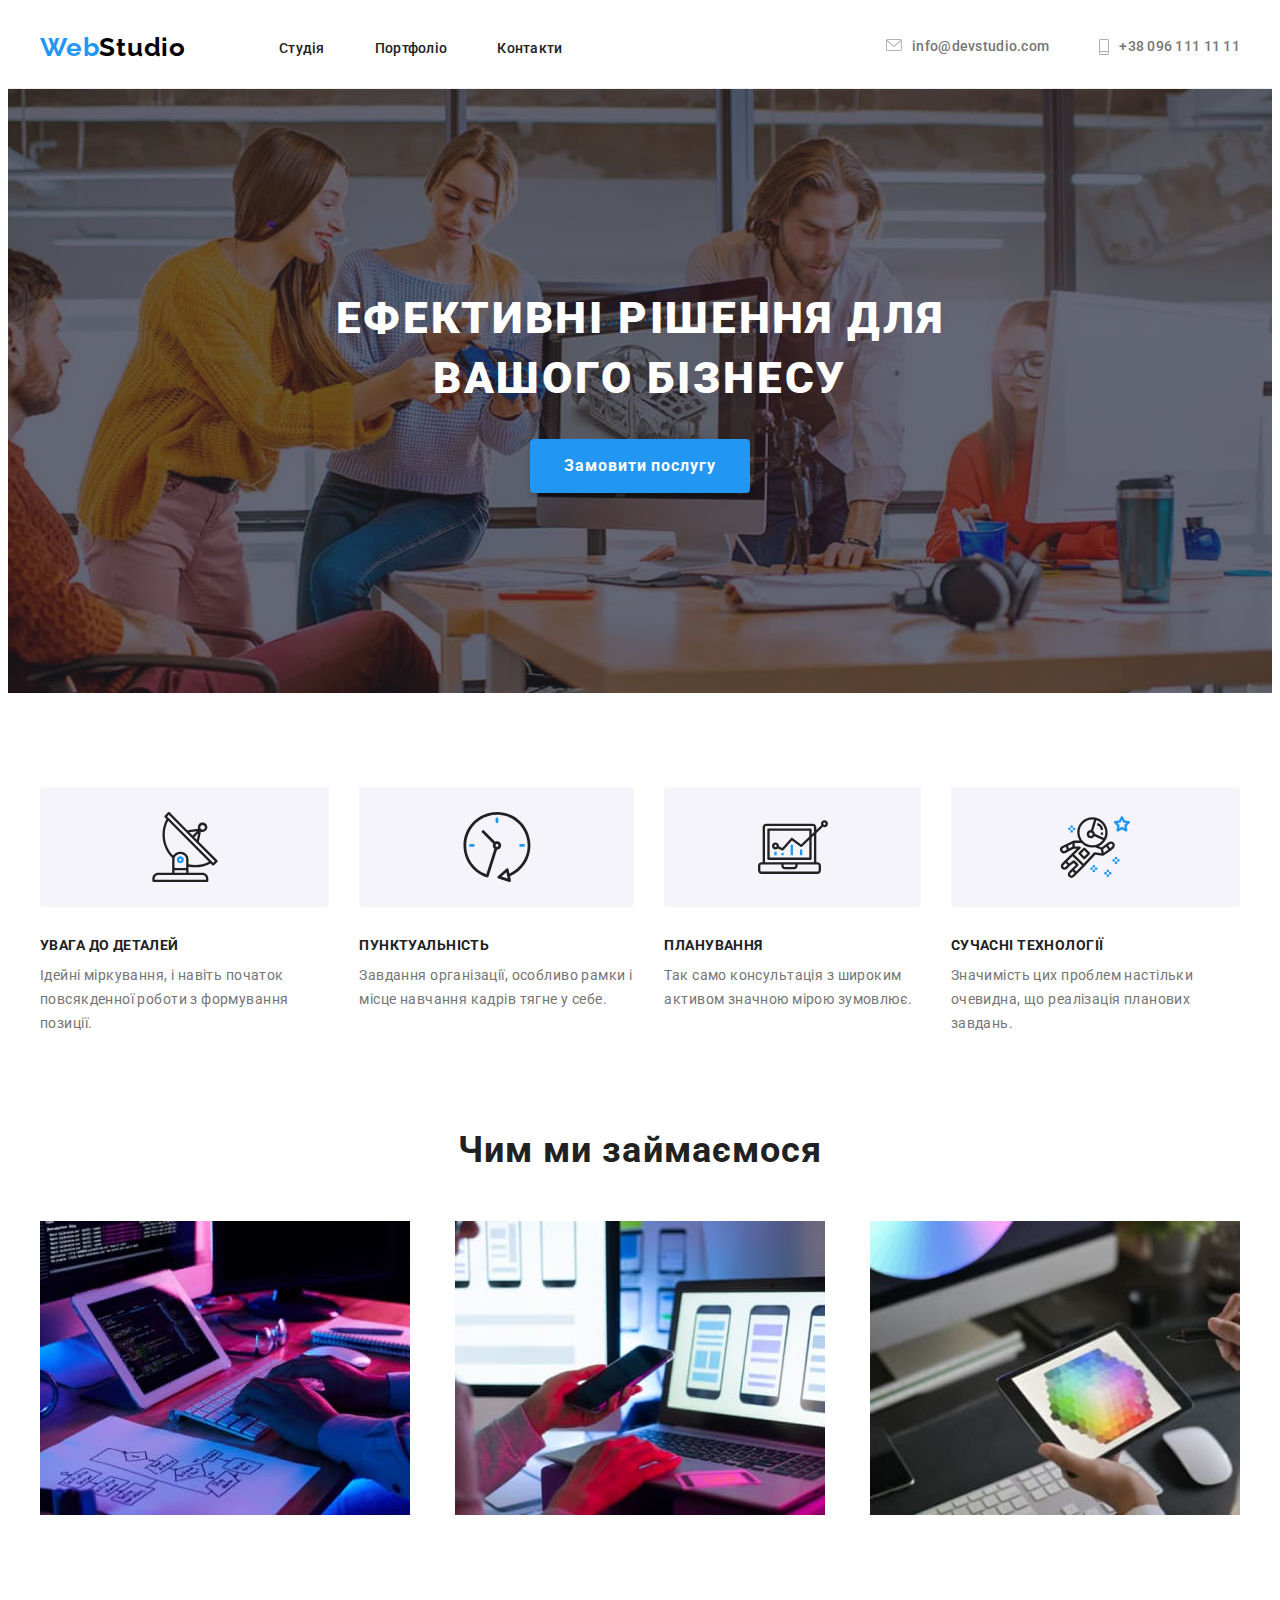
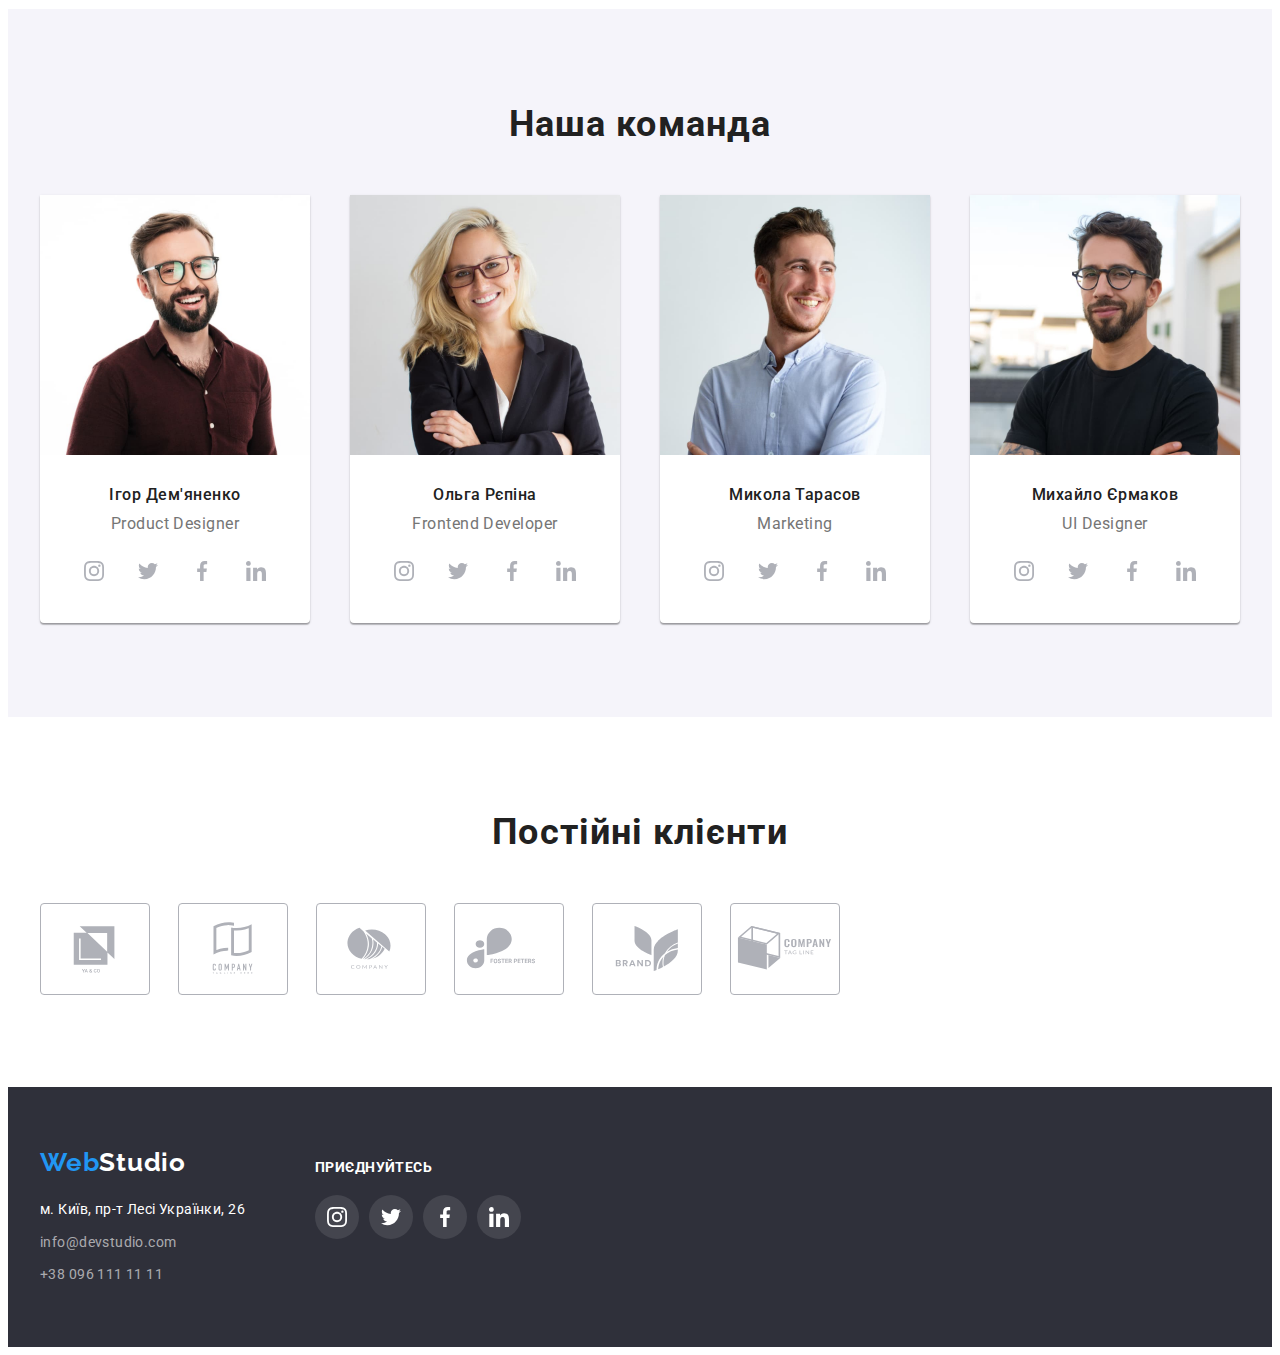
==== index.html @ 315d577d "create repo hw-05" ====
<!DOCTYPE html>
<html lang="uk">
  <head>
    <meta charset="UTF-8" />
    <meta http-equiv="X-UA-Compatible" content="IE=edge" />
    <meta name="viewport" content="width=device-width, initial-scale=1.0" />
    <title>goit-markup-hw-02</title>
    <link rel="preconnect" href="https://fonts.googleapis.com" />
    <link rel="preconnect" href="https://fonts.gstatic.com" crossorigin />
    <link
      href="https://fonts.googleapis.com/css2?family=Roboto:wght@400;500;700;900&display=swap"
      rel="stylesheet"
    />
    <link rel="preconnect" href="https://fonts.googleapis.com" />
    <link rel="preconnect" href="https://fonts.gstatic.com" crossorigin />
    <link
      href="https://fonts.googleapis.com/css2?family=Raleway:wght@700&display=swap"
      rel="stylesheet"
    />
    <link
      rel="stylesheet"
      href="https://cdnjs.cloudflare.com/ajax/libs/modern-normalize/1.1.0/modern-normalize.min.css"
      integrity="sha512-wpPYUAdjBVSE4KJnH1VR1HeZfpl1ub8YT/NKx4PuQ5NmX2tKuGu6U/JRp5y+Y8XG2tV+wKQpNHVUX03MfMFn9Q=="
      crossorigin="anonymous"
      referrerpolicy="no-referrer"
    />
    <link rel="stylesheet" href="./css/styles.css" />
  </head>
  <body class="site-body">
    <header class="header">
      <div class="container">
        <a class="header-logo link" href="#"
          ><span class="header-logo-span">Web</span>Studio</a
        >
        <nav class="header-navigation">
          <ul class="header-list list">
            <li class="header-item item">
              <a class="header-link link" href="">Студія</a>
            </li>
            <li class="header-item item">
              <a class="header-link link" href="./portfolio.html">Портфоліо</a>
            </li>
            <li class="header-item item">
              <a class="header-link link" href="">Контакти</a>
            </li>
          </ul>
        </nav>
        <ul class="header-list-contacts list link">
          <li class="item">
            <a class="header-mail link" href="mailto:info@devstudio.com">
              <svg class="header-mail-icon" width="16" height="12">
                <use href="./images/icons.svg#icon-envelope-hover"></use></svg
              >info@devstudio.com</a
            >
          </li>
          <li class="item">
            <a class="header-tel link" href="tel:+380961111111">
              <svg class="header-tel-icon" width="10" height="16">
                <use href="./images/icons.svg#icon-phone-hover"></use>
              </svg>
              +38 096 111 11 11</a
            >
          </li>
        </ul>
      </div>
    </header>
    <main class="main">
      <section class="hero">
        <div class="container">
          <h1 class="hero-title">Ефективні рішення для <br />вашого бізнесу</h1>
          <button class="hero-button" type="button">Замовити послугу</button>
        </div>
      </section>
      <section class="benefits">
        <div class="container">
          <h2 class="benefits-title visually-hidden">Наші переваги</h2>
          <ul class="benefits-list list link">
            <li class="benefits-item">
              <div class="benefits-list-icon">
                <svg class="benefits-icon" width="70" height="70">
                  <use href="./images/icons.svg#icon-antenna1"></use>
                </svg>
              </div>
              <h3 class="benefits-item-title">Увага до деталей</h3>
              <p class="benefits-item-description">
                Ідейні міркування, і навіть початок повсякденної роботи з
                формування позиції.
              </p>
            </li>
            <li class="benefits-item">
              <div class="benefits-list-icon">
                <svg class="benefits-icon" width="70" height="70">
                  <use href="./images/icons.svg#icon-clock1"></use>
                </svg>
              </div>
              <h3 class="benefits-item-title">Пунктуальність</h3>
              <p class="benefits-item-description">
                Завдання організації, особливо рамки і місце навчання кадрів
                тягне у себе.
              </p>
            </li>
            <li class="benefits-item">
              <div class="benefits-list-icon">
                <svg class="benefits-icon" width="70" height="70">
                  <use href="./images/icons.svg#icon-diagram1"></use>
                </svg>
              </div>
              <h3 class="benefits-item-title">Планування</h3>
              <p class="benefits-item-description">
                Так само консультація з широким активом значною мірою зумовлює.
              </p>
            </li>
            <li class="benefits-item">
              <div class="benefits-list-icon">
                <svg class="benefits-icon" width="70" height="70">
                  <use href="./images/icons.svg#icon-astronaut1"></use>
                </svg>
              </div>
              <h3 class="benefits-item-title">Сучасні технології</h3>
              <p class="benefits-item-description">
                Значимість цих проблем настільки очевидна, що реалізація
                планових завдань.
              </p>
            </li>
          </ul>
        </div>
      </section>
      <section class="whatwedo section">
        <div class="container">
          <h2 class="whatwedo-title">Чим ми займаємося</h2>
          <ul class="whatwedo-list link list">
            <li class="whatwedo-item">
              <img
                src="./images/what-we-do-1.jpeg"
                alt="Людина працює за комп'ютером"
                width="370"
              />
            </li>
            <li class="whatwedo-item">
              <img
                src="./images/what-we-do-2.jpeg"
                alt="Людина працює за комп'ютером з телефоном"
                width="370"
              />
            </li>
            <li class="whatwedo-item">
              <img
                src="./images/what-we-do-3.jpeg"
                alt="Людина працює за комп'ютером з планшетом"
                width="370"
              />
            </li>
          </ul>
        </div>
      </section>
      <section class="team section">
        <div class="container">
          <h2 class="team-title">Наша команда</h2>
          <ul class="team-list link list">
            <li class="team-item">
              <img
                src="./images/our-team-1.jpeg"
                alt="Чоловік в окулярах з бородою"
                width="270"
              />
              <div class="team-item-container">
                <h3 class="team-item-title">Ігор Дем'яненко</h3>
                <p class="team-item-description">Product Designer</p>
                <ul class="team-soc-list list">
                  <li class="team-soc-item">
                    <a
                      href=""
                      class="team-soc-link link"
                      target="_blank"
                      rel="noopener noreferrer nofollow"
                    >
                      <svg class="team-soc-icon" width="20" height="20">
                        <use href="./images/icons.svg#icon-instagram-2"></use>
                      </svg>
                    </a>
                  </li>
                  <li class="team-soc-item">
                    <a
                      href=""
                      class="team-soc-link link"
                      target="_blank"
                      rel="noopener noreferrer nofollow"
                    >
                      <svg class="team-soc-icon" width="20" height="20">
                        <use href="./images/icons.svg#icon-twitter-1"></use>
                      </svg>
                    </a>
                  </li>
                  <li class="team-soc-item">
                    <a
                      href=""
                      class="team-soc-link link"
                      target="_blank"
                      rel="noopener noreferrer nofollow"
                    >
                      <svg class="team-soc-icon" width="20" height="20">
                        <use href="./images/icons.svg#icon-facebook-1"></use>
                      </svg>
                    </a>
                  </li>
                  <li class="team-soc-item">
                    <a
                      href=""
                      class="team-soc-link link"
                      target="_blank"
                      rel="noopener noreferrer nofollow"
                    >
                      <svg class="team-soc-icon" width="20" height="20">
                        <use href="./images/icons.svg#icon-linkedin-1"></use>
                      </svg>
                    </a>
                  </li>
                </ul>
              </div>
            </li>
            <li class="team-item">
              <img
                src="./images/our-team-2.jpeg"
                alt="Дівчина в окулярах"
                width="270"
              />
              <div class="team-item-container">
                <h3 class="team-item-title">Ольга Рєпіна</h3>
                <p class="team-item-description">Frontend Developer</p>
                <ul class="team-soc-list list">
                  <li class="team-soc-item">
                    <a
                      href=""
                      class="team-soc-link link"
                      target="_blank"
                      rel="noopener noreferrer nofollow"
                    >
                      <svg class="team-soc-icon" width="20" height="20">
                        <use href="./images/icons.svg#icon-instagram-2"></use>
                      </svg>
                    </a>
                  </li>
                  <li class="team-soc-item">
                    <a
                      href=""
                      class="team-soc-link link"
                      target="_blank"
                      rel="noopener noreferrer nofollow"
                    >
                      <svg class="team-soc-icon" width="20" height="20">
                        <use href="./images/icons.svg#icon-twitter-1"></use>
                      </svg>
                    </a>
                  </li>
                  <li class="team-soc-item">
                    <a
                      href=""
                      class="team-soc-link link"
                      target="_blank"
                      rel="noopener noreferrer nofollow"
                    >
                      <svg class="team-soc-icon" width="20" height="20">
                        <use href="./images/icons.svg#icon-facebook-1"></use>
                      </svg>
                    </a>
                  </li>
                  <li class="team-soc-item">
                    <a
                      href=""
                      class="team-soc-link link"
                      target="_blank"
                      rel="noopener noreferrer nofollow"
                    >
                      <svg class="team-soc-icon" width="20" height="20">
                        <use href="./images/icons.svg#icon-linkedin-1"></use>
                      </svg>
                    </a>
                  </li>
                </ul>
              </div>
            </li>
            <li class="team-item">
              <img
                src="./images/our-team-3.jpeg"
                alt="Чоловік з посмішкою"
                width="270"
              />
              <div class="team-item-container">
                <h3 class="team-item-title">Микола Тарасов</h3>
                <p class="team-item-description">Marketing</p>
                <ul class="team-soc-list list">
                  <li class="team-soc-item">
                    <a
                      href=""
                      class="team-soc-link link"
                      target="_blank"
                      rel="noopener noreferrer nofollow"
                    >
                      <svg class="team-soc-icon" width="20" height="20">
                        <use href="./images/icons.svg#icon-instagram-2"></use>
                      </svg>
                    </a>
                  </li>
                  <li class="team-soc-item">
                    <a
                      href=""
                      class="team-soc-link link"
                      target="_blank"
                      rel="noopener noreferrer nofollow"
                    >
                      <svg class="team-soc-icon" width="20" height="20">
                        <use href="./images/icons.svg#icon-twitter-1"></use>
                      </svg>
                    </a>
                  </li>
                  <li class="team-soc-item">
                    <a
                      href=""
                      class="team-soc-link link"
                      target="_blank"
                      rel="noopener noreferrer nofollow"
                    >
                      <svg class="team-soc-icon" width="20" height="20">
                        <use href="./images/icons.svg#icon-facebook-1"></use>
                      </svg>
                    </a>
                  </li>
                  <li class="team-soc-item">
                    <a
                      href=""
                      class="team-soc-link link"
                      target="_blank"
                      rel="noopener noreferrer nofollow"
                    >
                      <svg class="team-soc-icon" width="20" height="20">
                        <use href="./images/icons.svg#icon-linkedin-1"></use>
                      </svg>
                    </a>
                  </li>
                </ul>
              </div>
            </li>
            <li class="team-item">
              <img
                src="./images/our-team-4.jpeg"
                alt="Чоловік в окулярах з бородою"
                width="270"
              />
              <div class="team-item-container">
                <h3 class="team-item-title">Михайло Єрмаков</h3>
                <p class="team-item-description">UI Designer</p>
                <ul class="team-soc-list list">
                  <li class="team-soc-item">
                    <a
                      href=""
                      class="team-soc-link link"
                      target="_blank"
                      rel="noopener noreferrer nofollow"
                    >
                      <svg class="team-soc-icon" width="20" height="20">
                        <use href="./images/icons.svg#icon-instagram-2"></use>
                      </svg>
                    </a>
                  </li>
                  <li class="team-soc-item">
                    <a
                      href=""
                      class="team-soc-link link"
                      target="_blank"
                      rel="noopener noreferrer nofollow"
                    >
                      <svg class="team-soc-icon" width="20" height="20">
                        <use href="./images/icons.svg#icon-twitter-1"></use>
                      </svg>
                    </a>
                  </li>
                  <li class="team-soc-item">
                    <a
                      href=""
                      class="team-soc-link link"
                      target="_blank"
                      rel="noopener noreferrer nofollow"
                    >
                      <svg class="team-soc-icon" width="20" height="20">
                        <use href="./images/icons.svg#icon-facebook-1"></use>
                      </svg>
                    </a>
                  </li>
                  <li class="team-soc-item">
                    <a
                      href=""
                      class="team-soc-link link"
                      target="_blank"
                      rel="noopener noreferrer nofollow"
                    >
                      <svg class="team-soc-icon" width="20" height="20">
                        <use href="./images/icons.svg#icon-linkedin-1"></use>
                      </svg>
                    </a>
                  </li>
                </ul>
              </div>
            </li>
          </ul>
        </div>
      </section>
      <section class="clients section">
        <h2 class="clients-title">Постійні клієнти</h2>
        <div class="container">
          <ul class="clients-list">
            <li class="clients-list-item list">
              <a
                href=""
                class="clients-list-link link"
                target="_blank"
                rel="noopener noreferrer nofollow"
              >
                <svg class="clients-list-icon" width="106" height="60">
                  <use href="./images/icons.svg#icon-clients1"></use>
                </svg>
              </a>
            </li>
            <li class="clients-list-item list">
              <a
                href=""
                class="clients-list-link link"
                target="_blank"
                rel="noopener noreferrer nofollow"
              >
                <svg class="clients-list-icon" width="106" height="60">
                  <use href="./images/icons.svg#icon-clients2"></use>
                </svg>
              </a>
            </li>
            <li class="clients-list-item list">
              <a
                href=""
                class="clients-list-link link"
                target="_blank"
                rel="noopener noreferrer nofollow"
              >
                <svg class="clients-list-icon" width="106" height="60">
                  <use href="./images/icons.svg#icon-clients3"></use>
                </svg>
              </a>
            </li>
            <li class="clients-list-item list">
              <a
                href=""
                class="clients-list-link link"
                target="_blank"
                rel="noopener noreferrer nofollow"
              >
                <svg class="clients-list-icon" width="106" height="60">
                  <use href="./images/icons.svg#icon-clients4"></use>
                </svg>
              </a>
            </li>
            <li class="clients-list-item list">
              <a
                href=""
                class="clients-list-link link"
                target="_blank"
                rel="noopener noreferrer nofollow"
              >
                <svg class="clients-list-icon" width="106" height="60">
                  <use href="./images/icons.svg#icon-clients5"></use>
                </svg>
              </a>
            </li>
            <li class="clients-list-item list">
              <a
                href=""
                class="clients-list-link link"
                target="_blank"
                rel="noopener noreferrer nofollow"
              >
                <svg class="clients-list-icon" width="106" height="60">
                  <use href="./images/icons.svg#icon-clients6"></use>
                </svg>
              </a>
            </li>
          </ul>
        </div>
      </section>
    </main>
    <footer class="footer">
      <div class="container">
        <div class="footer-container-adress">
          <a class="footer-logo link" href="#"
            ><span class="footer-logo-span">Web</span>Studio</a
          >
          <address class="footer-contacts">
            <ul class="footer-list list link">
              <li class="item">
                <a
                  class="footer-adress list link"
                  href="https://goo.gl/maps/CPtrU1FHBa2aNyZL9"
                  target="_blank"
                  rel="noopener noreferrer nofollow"
                  >м. Київ, пр-т Лесі Українки, 26</a
                >
              </li>
              <li class="item">
                <a
                  class="footer-mail list link"
                  href="mailto:info@devstudio.com"
                  >info@devstudio.com</a
                >
              </li>
              <li class="item">
                <a class="footer-tel list link" href="tel:+380961111111"
                  >+38 096 111 11 11</a
                >
              </li>
            </ul>
          </address>
        </div>
        <div class="footer-container-soc">
          <p class="footer-soc-description">ПРИЄДНУЙТЕСЬ</p>
          <ul class="footer-soc-list list">
            <li class="footer-soc-item">
              <a
                href=""
                class="footer-soc-link link"
                target="_blank"
                rel="noopener noreferrer nofollow"
              >
                <svg class="footer-soc-icon" width="20" height="20">
                  <use href="./images/icons.svg#icon-instagram-2"></use>
                </svg>
              </a>
            </li>
            <li class="footer-soc-item link">
              <a
                href=""
                class="footer-soc-link link"
                target="_blank"
                rel="noopener noreferrer nofollow"
              >
                <svg class="footer-soc-icon" width="20" height="20">
                  <use href="./images/icons.svg#icon-twitter-1"></use>
                </svg>
              </a>
            </li>
            <li class="footer-soc-item link">
              <a
                href=""
                class="footer-soc-link link"
                target="_blank"
                rel="noopener noreferrer nofollow"
              >
                <svg class="footer-soc-icon" width="20" height="20">
                  <use href="./images/icons.svg#icon-facebook-1"></use>
                </svg>
              </a>
            </li>
            <li class="footer-soc-item link">
              <a
                href=""
                class="footer-soc-link link"
                target="_blank"
                rel="noopener noreferrer nofollow"
              >
                <svg class="footer-soc-icon" width="20" height="20">
                  <use href="./images/icons.svg#icon-linkedin-1"></use>
                </svg>
              </a>
            </li>
          </ul>
        </div>
      </div>
    </footer>
  </body>
</html>
---- css/styles.css ----
/* ---------------COLORS----------------*/
/* 

header-text-primary #212121
header-text-secondary #757575
header-text-accent #2196F3

hero-text-primary #ffffff

body-text-primary #212121
body-text-secondary #757575

footer-text-primary #ffffff
footer-text-secondary rgba(255, 255, 255, 0.6);
footer-text-accent #2196F3

button-background-primary #2196f3
button-background-secondary #F5F4FA
button-text-primary #ffffff
button-text-secondary #212121

background-primary #ffffff
background-secondary #2F303A
background-tertiary #F5F4FA

*/

:root {
  --background-primary: #ffffff;
  --background-secondary: #2f303a;
  --background-tertiary: #f5f4fa;
  --header-text-primary: #212121;
  --header-text-secondary: #757575;
  --header-text-accent: #2196f3;
  --hero-text-primary: #ffffff;
  --body-text-primary: #212121;
  --body-text-secondary: #757575;
  --footer-text-primary: #ffffff;
  --footer-text-secondary: rgba(255, 255, 255, 0.6);
  --footer-text-accent: #2196f3;
  --button-background-primary: #2196f3;
  --button-background-secondary: #f5f4fa;
  --button-text-primary: #ffffff;
  --button-text-secondary: #212121;
  --icon-primary: #afb1b8;
  --icon-hover: #ffffff;
  --icon-background-primary: #ffffff;
  --icon-background-secondary: #2196f3;
}

p,
h1,
h2,
h3,
h4,
h5,
h6 {
  margin: 0;
}
ul,
ol {
  margin: 0;
  padding-left: 0;
}
button {
  cursor: pointer;
}
address {
  font-style: normal;
}
img {
  display: block;
}

body {
  font-family: roboto, sans-serif;
  background: var(--background-primary);
}

.list {
  list-style: none;
}

.link {
  text-decoration: none;
}

.visually-hidden {
  position: absolute;
  white-space: nowrap;
  width: 1px;
  height: 1px;
  overflow: hidden;
  border: 0;
  padding: 0;
  clip: rect(0 0 0 0);
  clip-path: inset(50%);
  margin: -1px;
}

.container {
  width: 1200px;
  padding-left: 15px;
  padding-right: 15px;
  margin: 0 auto;
}

.section {
  padding-top: 94px;
  padding-bottom: 94px;
}

/* ---------------HEADER(MAIN+PORTFOLIO)---------------*/
.header {
  padding-top: 24px;
  padding-bottom: 25px;
  border-bottom: 1px solid #ececec;
}

.header .container {
  display: flex;
  flex-direction: row;
  align-items: center;
}

.container .header-list {
  display: flex;
  flex-direction: row;
}

.header-list .item {
  margin-right: 50px;
}

.header-list .item:last-child {
  margin-right: 0;
}

.header-link {
  font-weight: 500;
  font-size: 14px;
  line-height: 1.14;
  letter-spacing: 0.02em;
  color: var(--header-text-primary);
}

.header-link:hover,
.header-link:focus,
.header-link:active {
  color: var(--header-text-accent);
}

.header-logo {
  margin-right: 93px;

  font-family: "Raleway";
  font-weight: 700;
  font-size: 26px;
  line-height: 1.19;
  letter-spacing: 0.03em;
  color: #000000;
}
.header-logo-span {
  color: var(--header-text-accent);
}

.header-list-contacts {
  margin-left: auto;
  display: flex;
  flex-direction: row;
  justify-content: flex-end;
  align-items: center;
}

.header-list-contacts .item + .item {
  margin-left: 50px;
}

.header-mail {
  display: flex;
  font-weight: 500;
  font-size: 14px;
  line-height: 1.14;
  letter-spacing: 0.02em;
  color: var(--header-text-secondary);
}

.header-mail-icon {
  margin-right: 10px;
  fill: var(--icon-primary);
}

.header-mail:hover,
.header-mail:focus {
  color: var(--header-text-accent);
}

.header-mail:hover .header-mail-icon {
  fill: var(--icon-background-secondary);
}

.header-tel {
  display: flex;
  align-items: center;
  justify-content: center;
  font-weight: 500;
  font-size: 14px;
  line-height: 1.14;
  letter-spacing: 0.02em;
  color: var(--header-text-secondary);
}

.header-tel-icon {
  margin-right: 10px;
  fill: var(--icon-primary);
}

.header-tel:hover,
.header-tel:focus {
  color: var(--header-text-accent);
}

.header-tel:hover .header-tel-icon {
  fill: var(--icon-background-secondary);
}

/* ---------------SECTION HERO----------------*/
.hero {
  background: var(--background-secondary);
  background-image: linear-gradient(
      rgba(47, 48, 58, 0.4),
      rgba(47, 48, 58, 0.4)
    ),
    url(../images/hero-bg.jpeg);
  background-repeat: no-repeat;
  background-position: center;
  background-size: cover;
  max-width: 1600px;
  margin-left: auto;
  margin-right: auto;
  padding-top: 200px;
  padding-bottom: 200px;
  text-align: center;
}

.hero-title {
  text-align: center;
  font-weight: 900;
  font-size: 44px;
  line-height: 1.36;
  letter-spacing: 0.06em;
  text-transform: uppercase;
  color: var(--hero-text-primary);
  margin-bottom: 30px;
}

.hero-button {
  min-width: 216px;
  font-family: inherit;
  font-weight: 700;
  font-size: 16px;
  line-height: calc(30 / 16);
  letter-spacing: 0.06em;
  color: var(--hero-text-primary);
  background: var(--button-background-primary);
  box-shadow: 0px 4px 4px rgba(0, 0, 0, 0.15);
  border-radius: 4px;
  border-color: transparent;
  cursor: pointer;
  display: inline-block;
  margin: 0 auto;
  border-radius: 4px;
  padding: 10px 32px;
}

/* ---------------SECTION BENEFITS----------------*/

.benefits {
  padding-top: 94px;
}

.benefits-title {
}
.benefits .benefits-list {
  display: flex;
  justify-content: space-between;
}
.benefits-item {
  margin-left: 30px;
}

.benefits-item:first-child {
  margin-left: 0;
}

.benefits-item-title {
  font-weight: 700;
  font-size: 14px;
  line-height: calc(16 / 14);
  letter-spacing: 0.03em;
  text-transform: uppercase;
  color: var(--body-text-primary);
  margin-bottom: 10px;
}
.benefits-item-description {
  font-weight: 400;
  font-size: 14px;
  line-height: calc(24 / 14);
  letter-spacing: 0.03em;
  color: var(--body-text-secondary);
}

.benefits-list-icon {
  display: flex;
  margin-left: auto;
  margin-right: auto;
  align-items: center;
  justify-content: center;
  /* width: 270px; */
  height: 120px;
  margin-bottom: 30px;
  background-color: #f5f4fa;
  border-radius: 4px;
}
.benefits-icon {
}

/* ---------------SECTION WHATWEDO----------------*/

.whatwedo-title {
  font-weight: 700;
  font-size: 36px;
  text-align: center;
  line-height: calc(42 / 36);
  letter-spacing: 0.03em;
  color: var(--body-text-primary);
}

.whatwedo .whatwedo-list {
  display: flex;
  justify-content: space-between;
  margin-top: 50px;
}
.whatwedo-item {
}

/* ---------------SECTION TEAM----------------*/
.team {
  background: var(--background-tertiary);
}
.team-title {
  font-weight: 700;
  font-size: 36px;
  text-align: center;
  line-height: calc(42 / 36);
  letter-spacing: 0.03em;
  color: var(--body-text-primary);
  margin-bottom: 50px;
}
.container .team-list {
  display: flex;
  justify-content: space-between;
}
.team-item {
  background: #ffffff;
  box-shadow: 0px 1px 3px rgba(0, 0, 0, 0.12), 0px 1px 1px rgba(0, 0, 0, 0.14),
    0px 2px 1px rgba(0, 0, 0, 0.2);
  border-radius: 0px 0px 4px 4px;
}
.team-item-title {
  font-weight: 500;
  font-size: 16px;
  line-height: calc(19 / 16);
  /* identical to box height */
  letter-spacing: 0.03em;
  text-align: center;
  color: var(--body-text-primary);
}

.team-item-container {
  padding-top: 30px;
  padding-bottom: 30px;
}

.team-item-description {
  margin-top: 10px;
  margin-bottom: 16px;
  font-weight: 400;
  font-size: 16px;
  text-align: center;
  line-height: calc(19 / 16);
  /* identical to box height */
  letter-spacing: 0.03em;
  color: var(--body-text-secondary);
}

.team-soc-list {
  display: flex;
  justify-content: center;
  margin-left: 32px;
  margin-right: 32px;
  gap: 10px;
}

.team-soc-item {
  width: 44px;
  height: 44px;
}

.team-soc-link {
  width: 100%;
  height: 100%;
  background: var(--icon-background-primary);
  border-radius: 50%;
  display: flex;
  justify-content: center;
  align-items: center;
}

.team-soc-icon {
  fill: var(--icon-primary);
}

.team-soc-link:hover,
.team-soc-link:focus {
  background-color: var(--icon-background-secondary);
}

.team-soc-link:hover .team-soc-icon {
  fill: #ffffff;
}
.team-soc-link:focus .team-soc-icon {
  fill: #ffffff;
}

/* ---------------CLIENTS----------------*/

.clients {
}

.clients-title {
  font-weight: 700;
  font-size: 36px;
  text-align: center;
  line-height: calc(42 / 36);
  letter-spacing: 0.03em;
  color: var(--body-text-primary);
  margin-bottom: 50px;
}

.clients-list {
  display: flex;
  gap: 30px;
}

.clients-list-item {
  width: calc((100% -150px) / 6);
  height: 90px;
}

.clients-list-link {
  width: 100%;
  height: 100%;
  border: 1px solid #afb1b8;
  border-radius: 4px;
  display: flex;
  justify-content: center;
  align-items: center;
}

.clients-list-icon {
  fill: var(--icon-primary);
}

.clients-list-link:hover,
.clients-list-link:focus {
  border-color: var(--icon-background-secondary);
}

.clients-list-link:hover .clients-list-icon,
.clients-list-link:focus .clients-list-icon {
  fill: var(--icon-background-secondary);
}

/* ---------------FOOTER----------------*/
.footer {
  background: var(--background-secondary);
  padding-top: 60px;
  padding-bottom: 60px;
}

.footer .container {
  display: flex;
}

.footer-logo {
  font-family: "Raleway";
  font-style: normal;
  font-weight: 700;
  font-size: 26px;
  line-height: calc(31 / 26);
  /* identical to box height */
  letter-spacing: 0.03em;
  color: var(--footer-text-primary);
}
.footer-logo-span {
  font-family: "Raleway";
  font-style: normal;
  font-weight: 700;
  font-size: 26px;
  line-height: calc(31 / 26);
  /* identical to box height */
  letter-spacing: 0.03em;
  color: var(--footer-text-accent);
}
.footer-list {
  display: inline-block;
  padding-top: 20px;
}

.footer-list .item {
  margin-bottom: 9px;
}

.footer-list .item:last-child {
  margin-bottom: 0;
}

.footer-contacts {
}

.footer-adress {
  margin-top: 20px;
  font-style: normal;
  font-weight: 400;
  font-size: 14px;
  line-height: 1.71;
  /* or 171% */
  letter-spacing: 0.03em;
  color: var(--footer-text-primary);
}

.footer-adress:hover,
.footer-adress:focus {
  color: var(--footer-text-accent);
}

.footer-mail {
  font-style: normal;
  font-weight: 400;
  font-size: 14px;
  line-height: 1.71;
  /* or 171% */
  letter-spacing: 0.03em;
  color: var(--footer-text-secondary);
}

.footer-mail:hover,
.footer-mail:focus {
  color: var(--footer-text-accent);
}

.footer-tel {
  font-style: normal;
  font-weight: 400;
  font-size: 14px;
  line-height: 1.71;
  /* or 171% */
  letter-spacing: 0.03em;
  color: var(--footer-text-secondary);
}

.footer-tel:hover,
.footer-tel:focus {
  color: var(--footer-text-accent);
}

.footer-container-soc {
  margin-top: 12px;
  margin-left: 70px;
}

.footer-soc-description {
  margin-bottom: 20px;
  font-family: "Roboto";
  font-style: normal;
  font-weight: 700;
  font-size: 14px;
  line-height: 16px;
  letter-spacing: 0.03em;
  text-transform: uppercase;
  color: #ffffff;
}

.footer-soc-list {
  display: flex;
  align-items: center;
  justify-content: center;
  gap: 10px;
}

.footer-soc-item {
}

.footer-soc-link {
  width: 44px;
  height: 44px;
  display: flex;
  align-items: center;
  justify-content: center;
  background: rgba(255, 255, 255, 0.1);
  border-radius: 50%;
}

.footer-soc-icon {
  fill: var(--icon-hover);
}

.footer-soc-link:hover {
  background: var(--icon-background-secondary);
}

.footer-soc-link:focus {
  background: var(--icon-background-secondary);
}
/* ---------------PORTFOLIO MENU----------------*/

.menu-title {
}

.container .menu-list {
  display: flex;
  justify-content: center;
}
.menu-list {
  margin-bottom: 50px;
}
.btn-menu-item {
  padding-top: 6px;
  padding-bottom: 6px;
  padding-left: 22px;
  padding-right: 22px;
  font-family: "Roboto";
  font-weight: 500;
  font-size: 16px;
  line-height: calc(26 / 16);
  text-align: center;
  letter-spacing: 0.03em;
  color: var(--body-text-primary);
  background: var(--button-background-secondary);
  border-radius: 4px;
  border-color: transparent;

  cursor: pointer;
}
.menu-list .item {
  margin-right: 9px;
}

.menu-list .item:last-child {
  margin-right: 0;
}

.btn-menu-item:hover,
.btn-menu-item:focus,
.btn-menu-item:active {
  color: var(--button-text-primary);
  background: var(--button-background-primary);
  box-shadow: 0px 3px 1px rgba(0, 0, 0, 0.1), 0px 1px 2px rgba(0, 0, 0, 0.08),
    0px 2px 2px rgba(0, 0, 0, 0.12);
}

/* ---------------PORTFOLIO PRODUCTS----------------*/

img {
  display: block;
  max-width: 100%;
  height: auto;
}

.products {
  padding-top: 94px;
  padding-bottom: 94px;
}
.container .products-list {
  display: flex;
  flex-wrap: wrap;
  gap: 30px;
}

.products-item:hover {
  box-shadow: 0px 1px 1px rgba(0, 0, 0, 0.12), 0px 4px 4px rgba(0, 0, 0, 0.06),
    1px 4px 6px rgba(0, 0, 0, 0.16);
}

.products-item .img {
  display: block;
  max-width: 100%;
  height: auto;
}
.products-item-title {
  font-weight: 700;
  font-size: 18px;
  line-height: calc(36 / 18);
  letter-spacing: 0.06em;
  color: var(--body-text-primary);
  margin-bottom: 4px;
}
.products-item-description {
  font-weight: 400;
  font-size: 16px;
  line-height: calc(30 / 16);
  letter-spacing: 0.03em;
  color: var(--body-text-secondary);
}

.products-list-container {
  padding-top: 20px;
  padding-bottom: 20px;
  padding-left: 24px;
  padding-right: 24px;
  background: #ffffff;
  border-left: 1px solid #eeeeee;
  border-right: 1px solid #eeeeee;
  border-bottom: 1px solid #eeeeee;
}
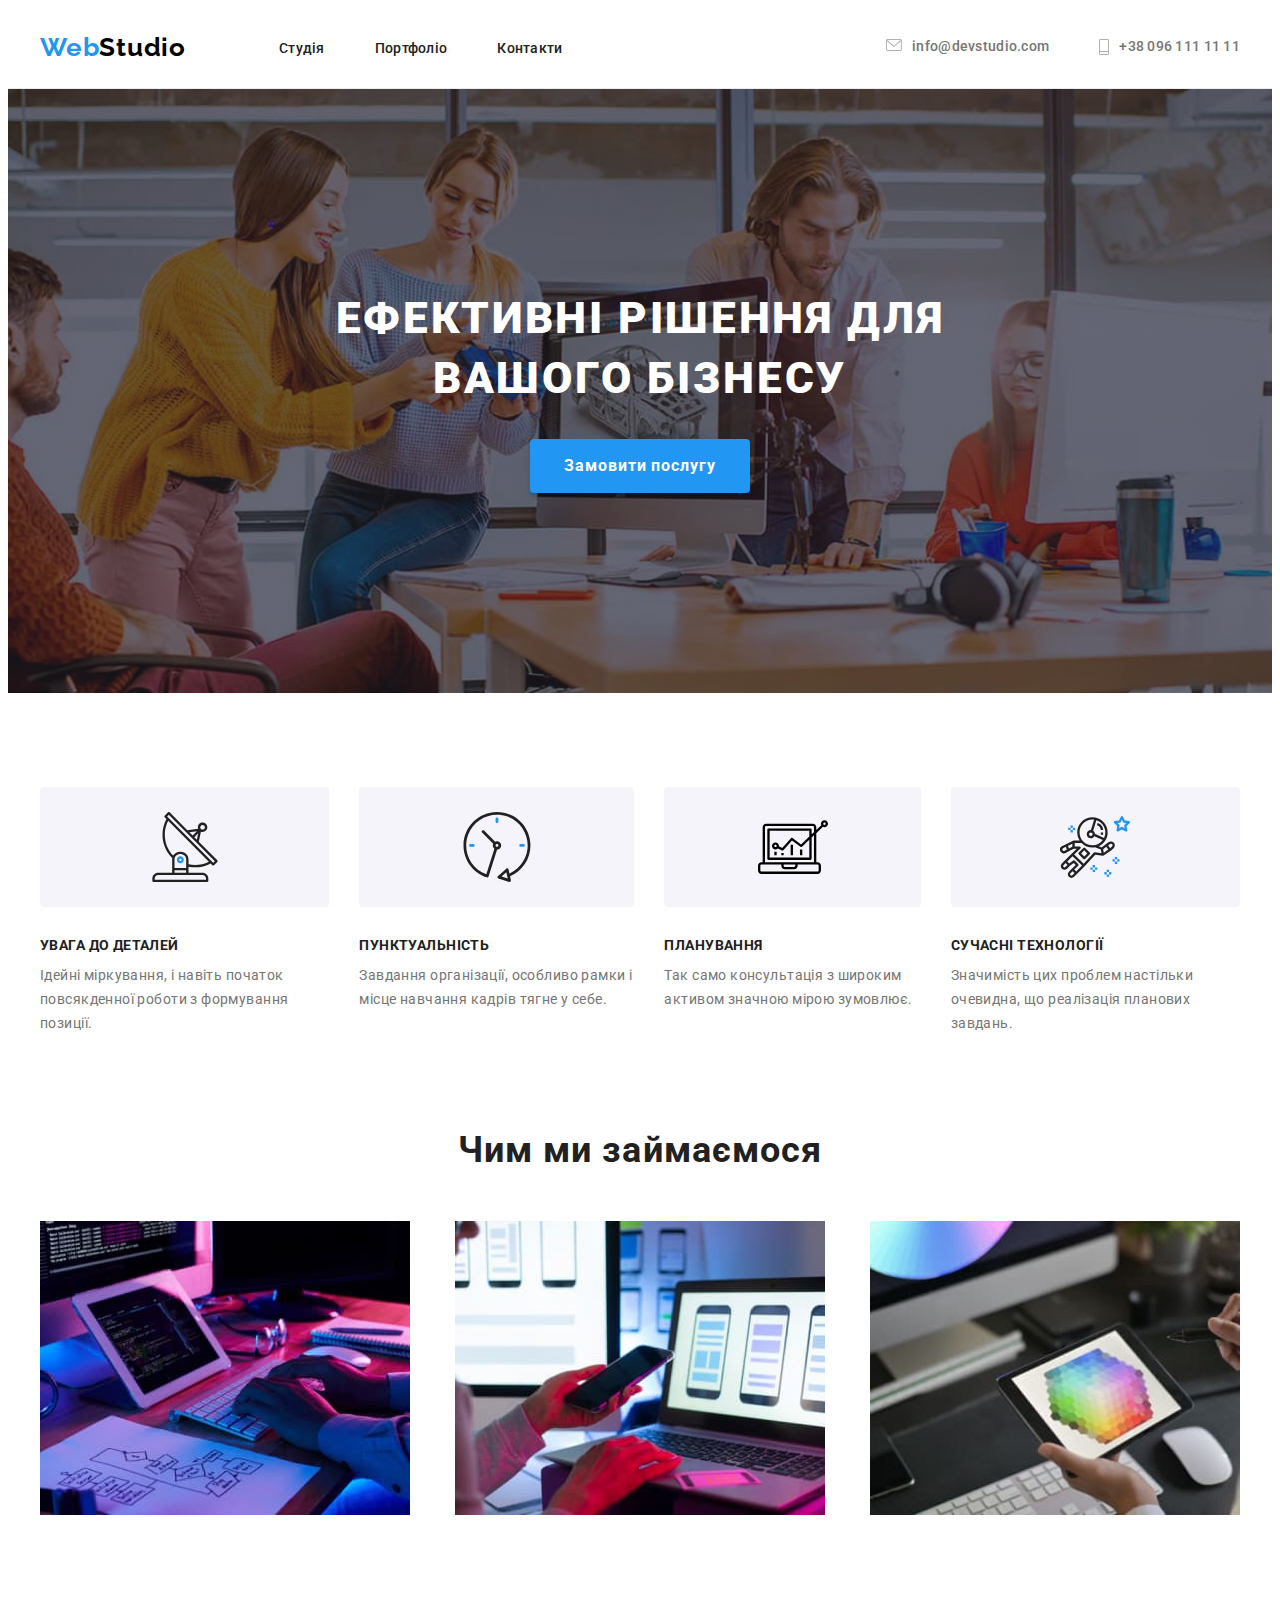
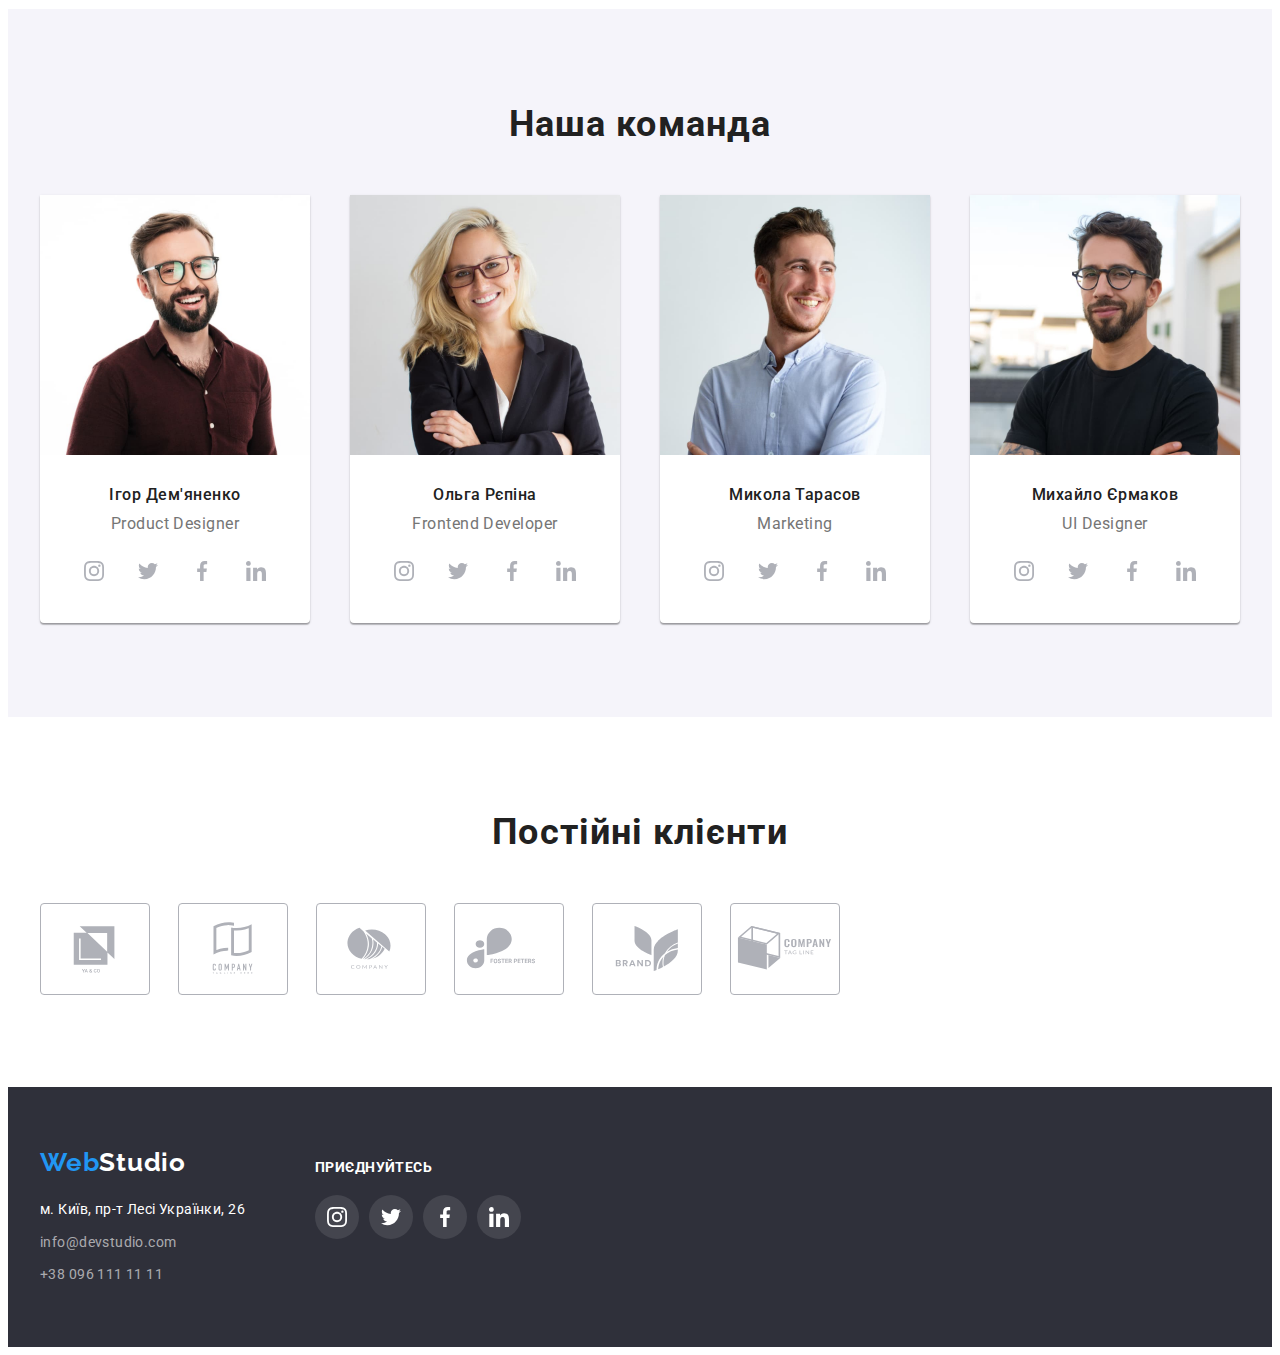
==== commit e9129ec0: "save 1" ====
--- a/index.html
+++ b/index.html
@@ -68,7 +68,9 @@
       <section class="hero">
         <div class="container">
           <h1 class="hero-title">Ефективні рішення для <br />вашого бізнесу</h1>
-          <button class="hero-button" type="button">Замовити послугу</button>
+          <button class="hero-button" type="button" data-modal-open>
+            Замовити послугу
+          </button>
         </div>
       </section>
       <section class="benefits">
@@ -571,5 +573,15 @@
         </div>
       </div>
     </footer>
+    <div class="backdrop is-hidden" data-modal>
+      <div class="modal">
+        <button type="button" class="modal-close" data-modal-close>
+          <svg class="modal-close-icon" width="18" height="18">
+            <use href="./images/icons.svg#icon-modal-close"></use>
+          </svg>
+        </button>
+      </div>
+    </div>
+    <script src="./js/modal.js"></script>
   </body>
 </html>
--- a/css/styles.css
+++ b/css/styles.css
@@ -142,6 +142,7 @@
   line-height: 1.14;
   letter-spacing: 0.02em;
   color: var(--header-text-primary);
+  transition: color 250ms cubic-bezier(0.4, 0, 0.2, 1);
 }
 
 .header-link:hover,
@@ -183,11 +184,15 @@
   line-height: 1.14;
   letter-spacing: 0.02em;
   color: var(--header-text-secondary);
+  transition: color 250ms cubic-bezier(0.4, 0, 0.2, 1),
+    fill 250ms cubic-bezier(0.4, 0, 0.2, 1);
 }
 
 .header-mail-icon {
   margin-right: 10px;
   fill: var(--icon-primary);
+  transition: color 250ms cubic-bezier(0.4, 0, 0.2, 1),
+    fill 250ms cubic-bezier(0.4, 0, 0.2, 1);
 }
 
 .header-mail:hover,
@@ -208,11 +213,15 @@
   line-height: 1.14;
   letter-spacing: 0.02em;
   color: var(--header-text-secondary);
+  transition: color 250ms cubic-bezier(0.4, 0, 0.2, 1),
+    fill 250ms cubic-bezier(0.4, 0, 0.2, 1);
 }
 
 .header-tel-icon {
   margin-right: 10px;
   fill: var(--icon-primary);
+  transition: color 250ms cubic-bezier(0.4, 0, 0.2, 1),
+    fill 250ms cubic-bezier(0.4, 0, 0.2, 1);
 }
 
 .header-tel:hover,
@@ -415,10 +424,14 @@
   display: flex;
   justify-content: center;
   align-items: center;
+  transition: background-color 250ms cubic-bezier(0.4, 0, 0.2, 1),
+    fill 250ms cubic-bezier(0.4, 0, 0.2, 1);
 }
 
 .team-soc-icon {
   fill: var(--icon-primary);
+  transition: background-color 250ms cubic-bezier(0.4, 0, 0.2, 1),
+    fill 250ms cubic-bezier(0.4, 0, 0.2, 1);
 }
 
 .team-soc-link:hover,
@@ -466,10 +479,12 @@
   display: flex;
   justify-content: center;
   align-items: center;
+  transition: border-color 250ms cubic-bezier(0.4, 0, 0.2, 1);
 }
 
 .clients-list-icon {
   fill: var(--icon-primary);
+  transition: fill 250ms cubic-bezier(0.4, 0, 0.2, 1);
 }
 
 .clients-list-link:hover,
@@ -538,6 +553,7 @@
   /* or 171% */
   letter-spacing: 0.03em;
   color: var(--footer-text-primary);
+  transition: color 250ms cubic-bezier(0.4, 0, 0.2, 1);
 }
 
 .footer-adress:hover,
@@ -553,6 +569,7 @@
   /* or 171% */
   letter-spacing: 0.03em;
   color: var(--footer-text-secondary);
+  transition: color 250ms cubic-bezier(0.4, 0, 0.2, 1);
 }
 
 .footer-mail:hover,
@@ -568,6 +585,7 @@
   /* or 171% */
   letter-spacing: 0.03em;
   color: var(--footer-text-secondary);
+  transition: color 250ms cubic-bezier(0.4, 0, 0.2, 1);
 }
 
 .footer-tel:hover,
@@ -610,10 +628,13 @@
   justify-content: center;
   background: rgba(255, 255, 255, 0.1);
   border-radius: 50%;
+  transition: background 250ms cubic-bezier(0.4, 0, 0.2, 1),
+    fill 250ms cubic-bezier(0.4, 0, 0.2, 1);
 }
 
 .footer-soc-icon {
   fill: var(--icon-hover);
+  transition: fill 250ms cubic-bezier(0.4, 0, 0.2, 1);
 }
 
 .footer-soc-link:hover {
@@ -623,6 +644,60 @@
 .footer-soc-link:focus {
   background: var(--icon-background-secondary);
 }
+
+/* ---------------MODAL----------------*/
+
+.backdrop {
+  width: 100%;
+  height: 100%;
+  position: fixed;
+  top: 0;
+  background-color: rgba(0, 0, 0, 0.2);
+  transition: opacity 300ms linear, visibility 300ms linear;
+}
+
+.modal {
+  width: 528px;
+  min-height: 581px;
+  background: #ffffff;
+  box-shadow: 0px 1px 3px rgba(0, 0, 0, 0.12), 0px 1px 1px rgba(0, 0, 0, 0.14),
+    0px 2px 1px rgba(0, 0, 0, 0.2);
+  border-radius: 4px;
+  position: absolute;
+  top: 50%;
+  left: 50%;
+  transform: translate(-50%, -50%) scaleY(1);
+  transition: transform 300ms linear;
+}
+
+.backdrop.is-hidden .modal {
+  transform: translate(-50%, -50%) scaleY(0);
+}
+
+.modal-close {
+  width: 30px;
+  height: 30px;
+  background-color: transparent;
+  border: 1px solid rgba(0, 0, 0, 0.1);
+  border-radius: 50%;
+  position: absolute;
+  right: 8px;
+  top: 8px;
+  display: flex;
+  align-items: center;
+  justify-content: center;
+  cursor: pointer;
+}
+
+.modal-close-icon {
+}
+
+.backdrop.is-hidden {
+  opacity: 0;
+  visibility: hidden;
+  pointer-events: none;
+}
+
 /* ---------------PORTFOLIO MENU----------------*/
 
 .menu-title {
@@ -650,7 +725,9 @@
   background: var(--button-background-secondary);
   border-radius: 4px;
   border-color: transparent;
-
+  transition: color 250ms cubic-bezier(0.4, 0, 0.2, 1),
+    background 250ms cubic-bezier(0.4, 0, 0.2, 1),
+    box-shadow 250ms cubic-bezier(0.4, 0, 0.2, 1);
   cursor: pointer;
 }
 .menu-list .item {
@@ -688,9 +765,20 @@
   gap: 30px;
 }
 
+.products-item {
+  position: relative;
+  width: 370px;
+  transition: box-shadow 250ms cubic-bezier(0.4, 0, 0.2, 1),
+    transform 250ms cubic-bezier(0.4, 0, 0.2, 1);
+}
+
 .products-item:hover {
   box-shadow: 0px 1px 1px rgba(0, 0, 0, 0.12), 0px 4px 4px rgba(0, 0, 0, 0.06),
     1px 4px 6px rgba(0, 0, 0, 0.16);
+}
+
+.products-item:hover .products-top-text {
+  transform: translateY(0);
 }
 
 .products-item .img {
@@ -712,6 +800,31 @@
   line-height: calc(30 / 16);
   letter-spacing: 0.03em;
   color: var(--body-text-secondary);
+}
+
+.products-top-wrap {
+  position: relative;
+  overflow: hidden;
+}
+
+.products-top-text {
+  position: absolute;
+  top: 0;
+  padding-top: 64px;
+  padding-bottom: 64px;
+  padding-left: 24px;
+  padding-right: 24px;
+  font-family: "Roboto";
+  font-style: normal;
+  font-weight: 400;
+  font-size: 18px;
+  line-height: 28px;
+  letter-spacing: 0.03em;
+  color: #ffffff;
+  background: rgba(33, 150, 243, 0.9);
+  transform: translateY(100%);
+  transition: transform 250ms cubic-bezier(0.4, 0, 0.2, 1);
+  overflow: auto;
 }
 
 .products-list-container {
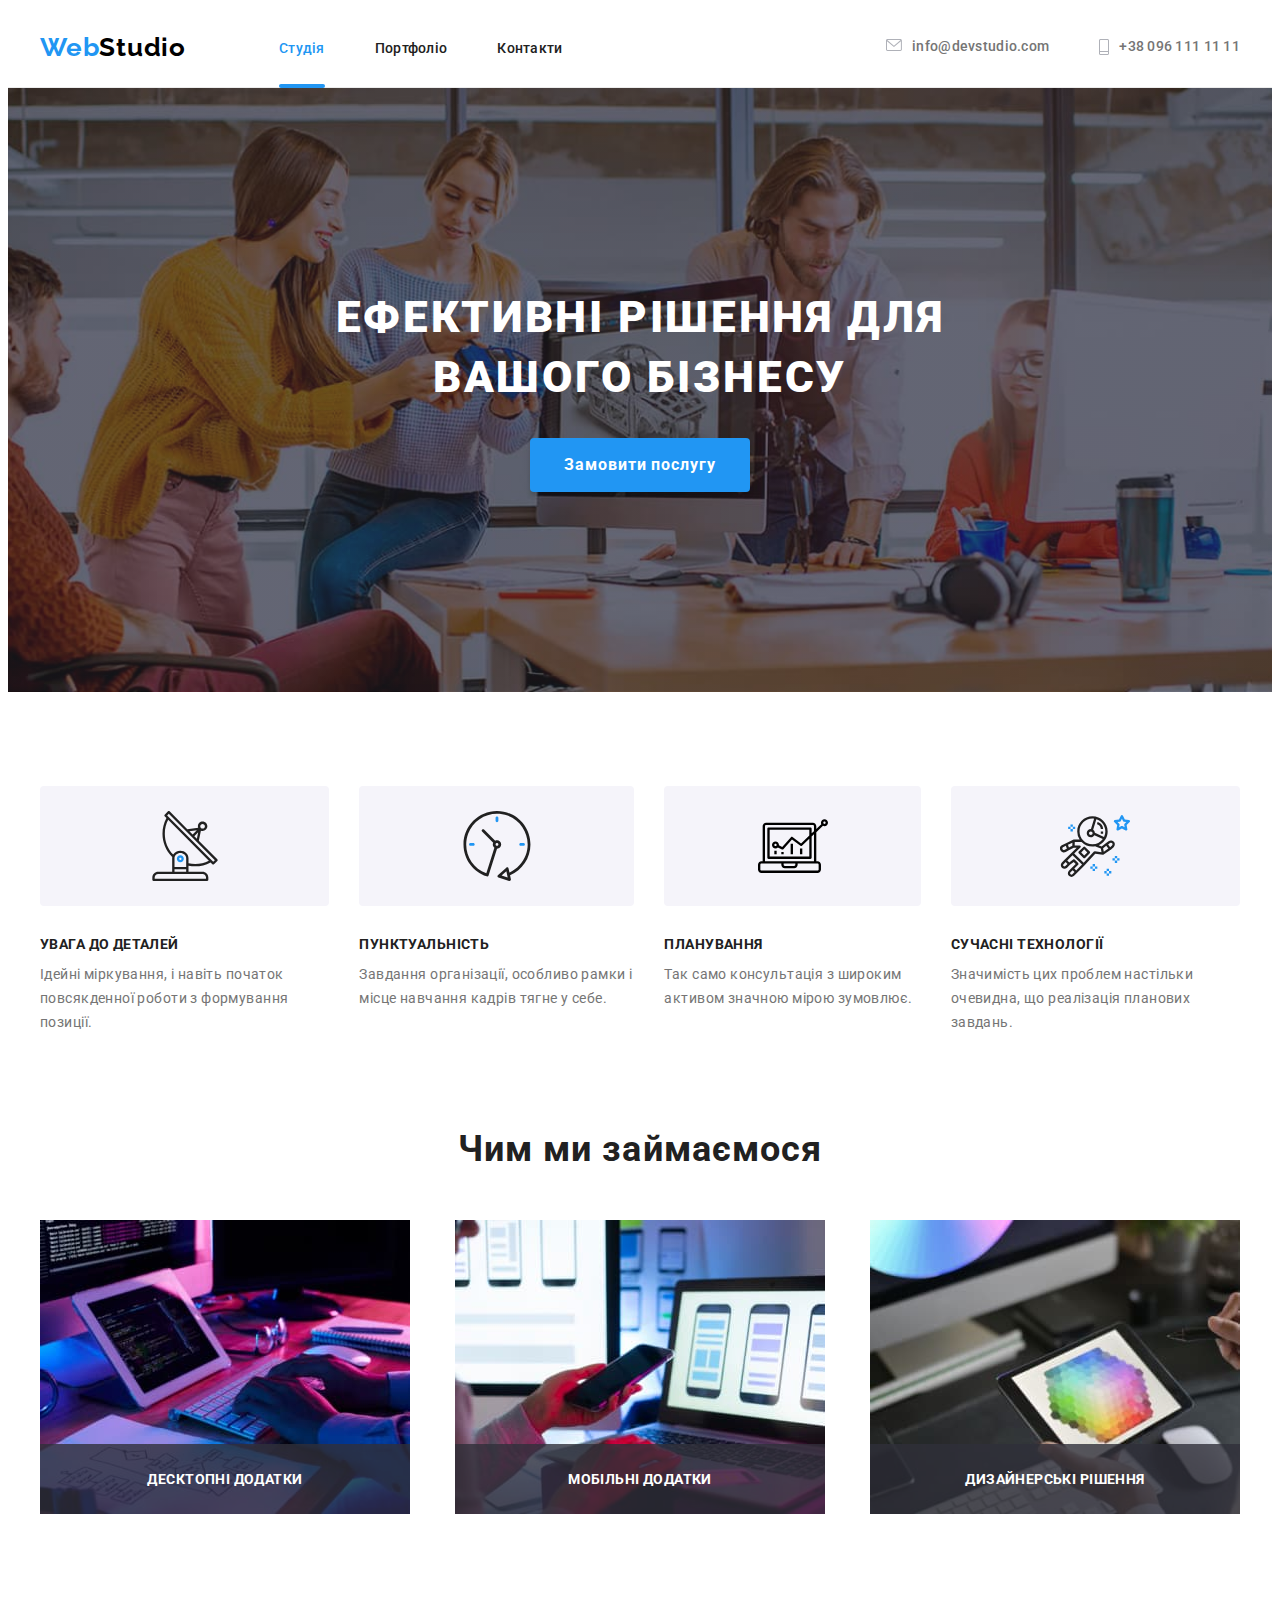
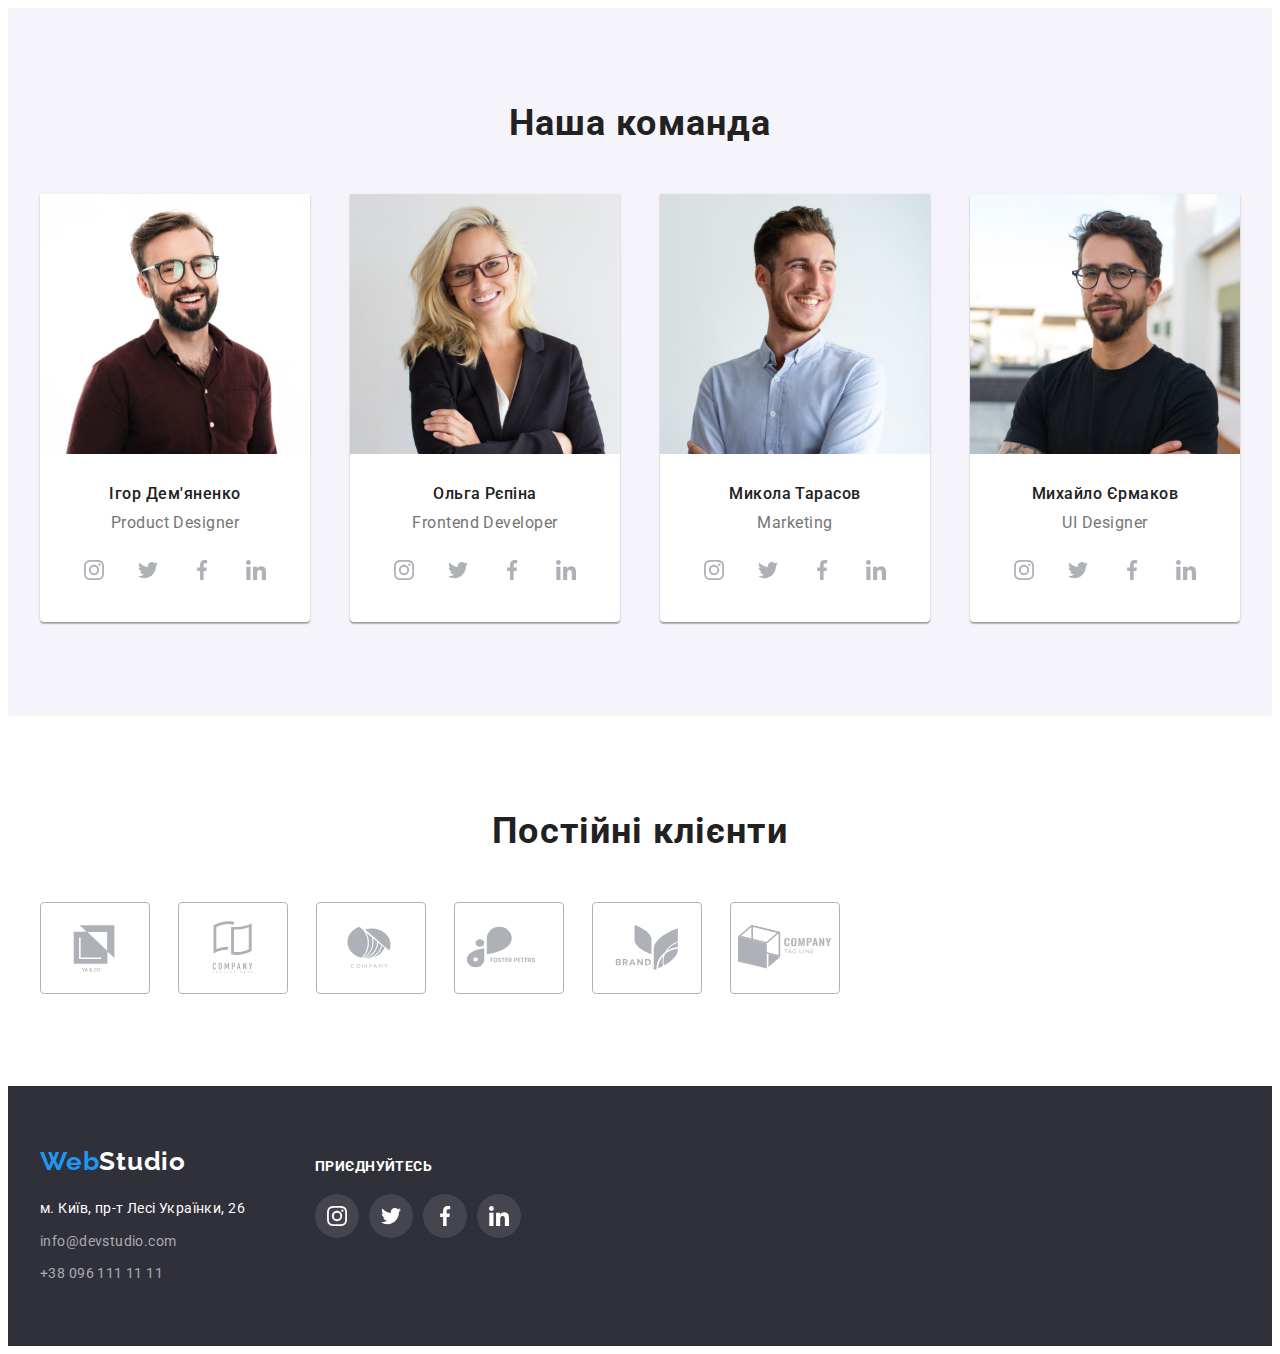
==== commit 631d7924: "Ready to check" ====
--- a/index.html
+++ b/index.html
@@ -35,7 +35,7 @@
         <nav class="header-navigation">
           <ul class="header-list list">
             <li class="header-item item">
-              <a class="header-link link" href="">Студія</a>
+              <a class="header-link link current" href="./index.html">Студія</a>
             </li>
             <li class="header-item item">
               <a class="header-link link" href="./portfolio.html">Портфоліо</a>
@@ -131,27 +131,44 @@
         <div class="container">
           <h2 class="whatwedo-title">Чим ми займаємося</h2>
           <ul class="whatwedo-list link list">
-            <li class="whatwedo-item">
-              <img
-                src="./images/what-we-do-1.jpeg"
-                alt="Людина працює за комп'ютером"
-                width="370"
-              />
-            </li>
-            <li class="whatwedo-item">
-              <img
-                src="./images/what-we-do-2.jpeg"
-                alt="Людина працює за комп'ютером з телефоном"
-                width="370"
-              />
-            </li>
-            <li class="whatwedo-item">
-              <img
-                src="./images/what-we-do-3.jpeg"
-                alt="Людина працює за комп'ютером з планшетом"
-                width="370"
-              />
-            </li>
+            <div class="whatedo-item-wrapper">
+              <li class="whatwedo-item">
+                <img
+                  src="./images/what-we-do-1.jpeg"
+                  alt="Людина працює за комп'ютером"
+                  width="370"
+                />
+                <div class="whatedo-description-wrapper">
+                  <h3 class="whatwedo-item-title">Десктопні додатки</h3>
+                </div>
+              </li>
+            </div>
+
+            <div class="whatedo-item-wrapper">
+              <li class="whatwedo-item">
+                <img
+                  src="./images/what-we-do-2.jpeg"
+                  alt="Людина працює за комп'ютером з телефоном"
+                  width="370"
+                />
+                <div class="whatedo-description-wrapper">
+                  <h3 class="whatwedo-item-title">Мобільні додатки</h3>
+                </div>
+              </li>
+            </div>
+
+            <div class="whatedo-item-wrapper">
+              <li class="whatwedo-item">
+                <img
+                  src="./images/what-we-do-3.jpeg"
+                  alt="Людина працює за комп'ютером з планшетом"
+                  width="370"
+                />
+                <div class="whatedo-description-wrapper">
+                  <h3 class="whatwedo-item-title">Дизайнерські рішення</h3>
+                </div>
+              </li>
+            </div>
           </ul>
         </div>
       </section>
--- a/css/styles.css
+++ b/css/styles.css
@@ -113,7 +113,7 @@
 /* ---------------HEADER(MAIN+PORTFOLIO)---------------*/
 .header {
   padding-top: 24px;
-  padding-bottom: 25px;
+  padding-bottom: 24px;
   border-bottom: 1px solid #ececec;
 }
 
@@ -142,13 +142,37 @@
   line-height: 1.14;
   letter-spacing: 0.02em;
   color: var(--header-text-primary);
+  padding-top: 32px;
+  padding-bottom: 32px;
   transition: color 250ms cubic-bezier(0.4, 0, 0.2, 1);
+  position: relative;
 }
 
 .header-link:hover,
-.header-link:focus,
-.header-link:active {
+.header-link:focus {
   color: var(--header-text-accent);
+}
+
+.header-link.current {
+  color: var(--header-text-accent);
+}
+
+.header-link::after {
+  content: "";
+
+  display: block;
+  width: 100%;
+  height: 4px;
+  background-color: #2196f3;
+  border-radius: 2px;
+  position: absolute;
+  left: 0;
+  bottom: 0;
+  opacity: 0;
+}
+
+.header-link.current::after {
+  opacity: 1;
 }
 
 .header-logo {
@@ -351,6 +375,35 @@
   margin-top: 50px;
 }
 .whatwedo-item {
+  position: relative;
+}
+
+.whatedo-item-wrapper {
+}
+
+.whatedo-description-wrapper {
+  position: absolute;
+  display: flex;
+  justify-content: center;
+  align-items: center;
+  width: 100%;
+  height: 70px;
+  left: 0;
+  bottom: 0;
+  background: rgba(47, 48, 58, 0.8);
+}
+
+.whatwedo-item-title {
+  font-family: "Roboto";
+  font-style: normal;
+  font-weight: 700;
+  font-size: 14px;
+  line-height: 16px;
+  text-align: center;
+  letter-spacing: 0.03em;
+  text-transform: uppercase;
+
+  color: #ffffff;
 }
 
 /* ---------------SECTION TEAM----------------*/
